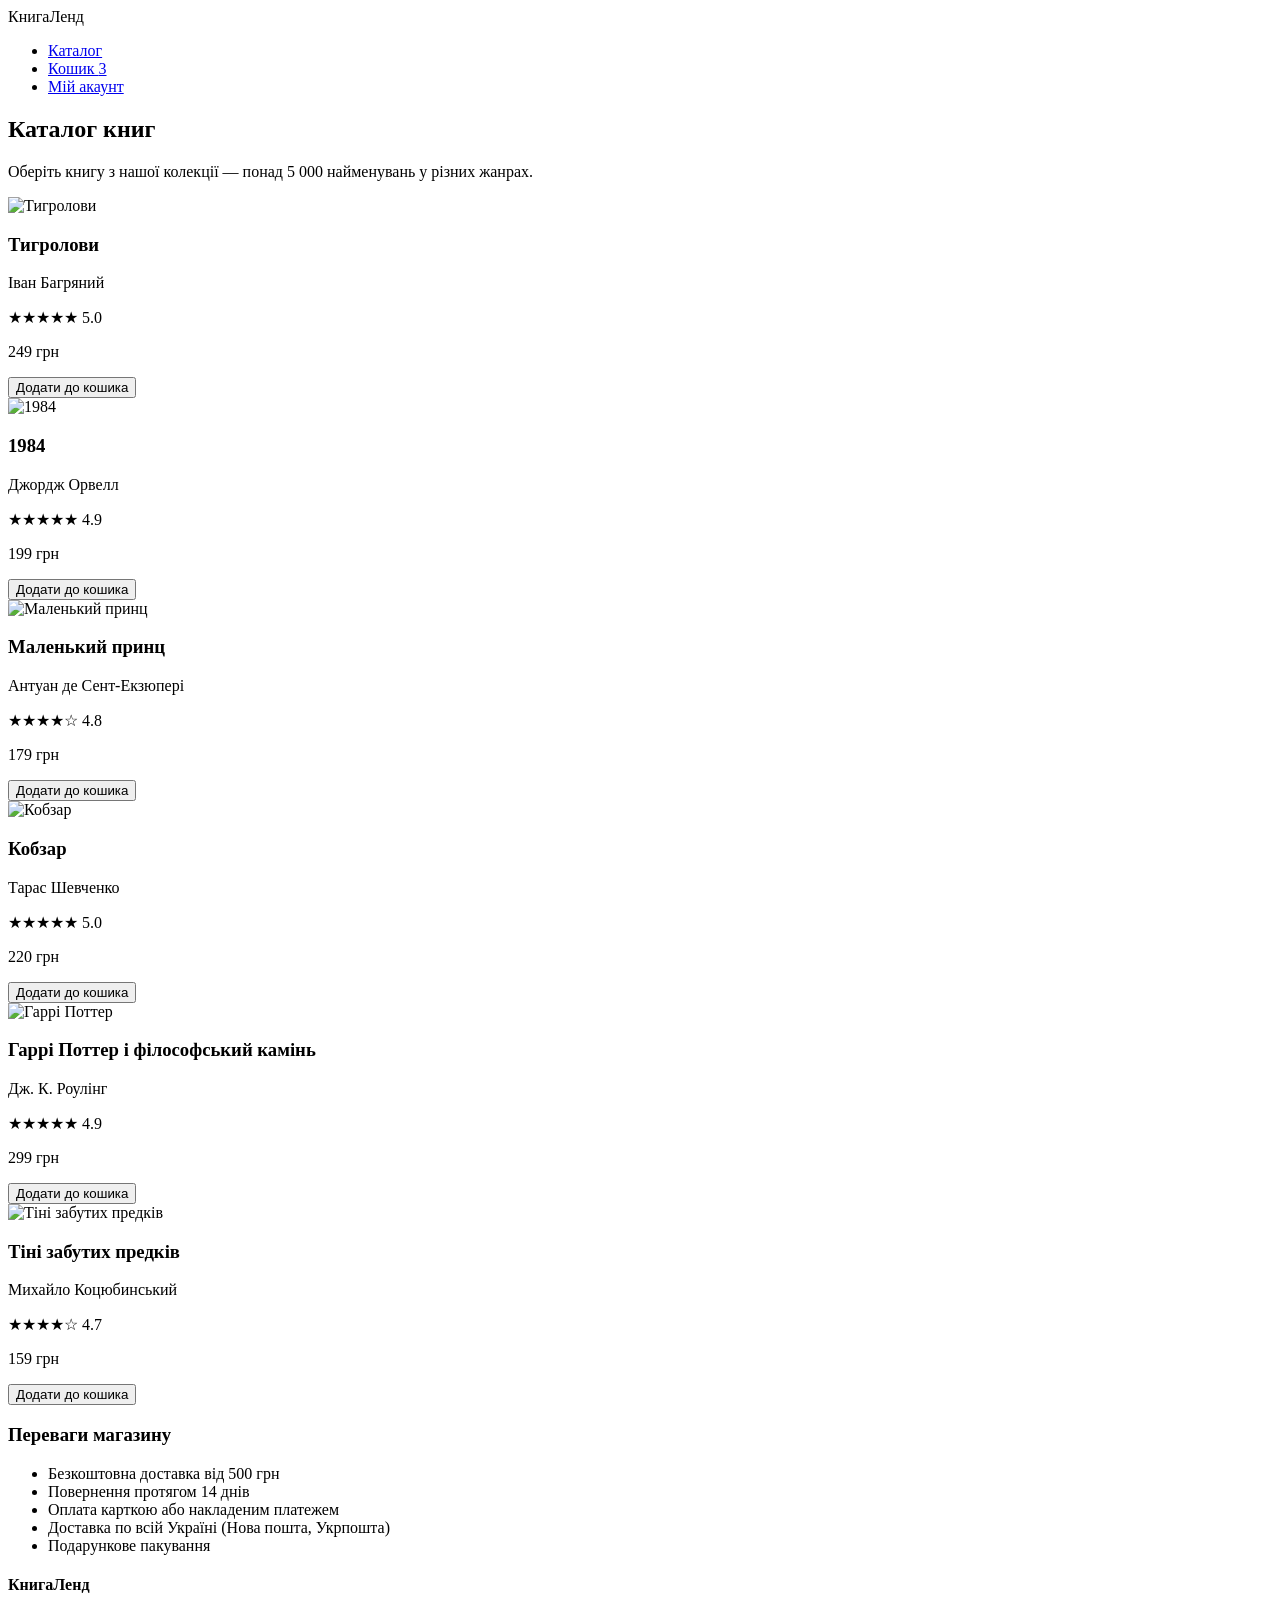
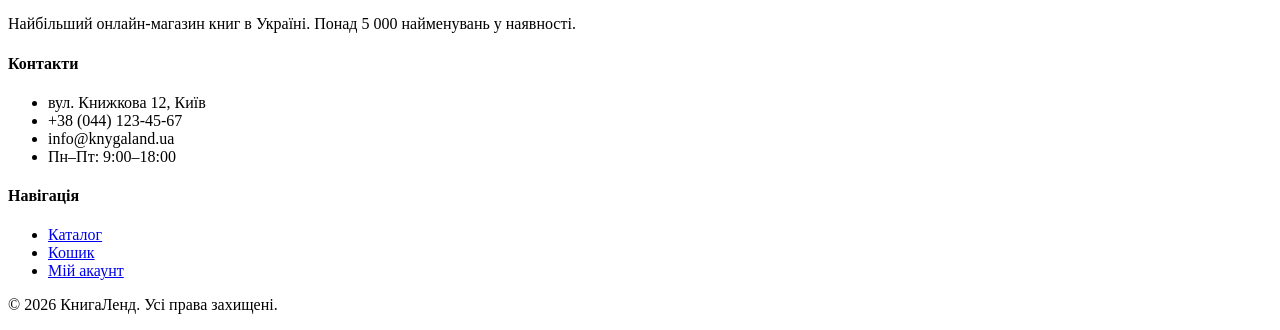
==== index.html @ a1c144af "First commit" ====
<!DOCTYPE html>
<html lang="uk">
<head>
  <meta charset="UTF-8" />
  <meta name="viewport" content="width=device-width, initial-scale=1.0" />
  <title>КнигаЛенд — Каталог</title>
  <link rel="stylesheet" href="styles.css" />
</head>
<body>

  <header>
    <div class="header-inner">
      <div class="logo"> КнигаЛенд</div>
      <nav>
        <ul>
          <li><a href="index.html" class="nav-link active">Каталог</a></li>
          <li><a href="cart.html" class="nav-link">Кошик <span class="badge">3</span></a></li>
          <li><a href="account.html" class="nav-link">Мій акаунт</a></li>
        </ul>
      </nav>
    </div>
  </header>

  <main>
    <section class="section">
      <h2 class="section-title">Каталог книг</h2>
      <p class="section-desc">Оберіть книгу з нашої колекції — понад 5 000 найменувань у різних жанрах.</p>

      <div class="books-grid">

        <article class="book-card">
          <img src="https://covers.openlibrary.org/b/isbn/9786176790839-M.jpg" alt="Тигролови" />
          <div class="book-info">
            <h3>Тигролови</h3>
            <p class="author">Іван Багряний</p>
            <div class="rating">★★★★★ <span>5.0</span></div>
            <p class="price">249 грн</p>
            <button class="btn-add">Додати до кошика</button>
          </div>
        </article>

        <article class="book-card">
          <img src="https://covers.openlibrary.org/b/isbn/9780451524935-M.jpg" alt="1984" />
          <div class="book-info">
            <h3>1984</h3>
            <p class="author">Джордж Орвелл</p>
            <div class="rating">★★★★★ <span>4.9</span></div>
            <p class="price">199 грн</p>
            <button class="btn-add">Додати до кошика</button>
          </div>
        </article>

        <article class="book-card">
          <img src="https://covers.openlibrary.org/b/isbn/9780156012195-M.jpg" alt="Маленький принц" />
          <div class="book-info">
            <h3>Маленький принц</h3>
            <p class="author">Антуан де Сент-Екзюпері</p>
            <div class="rating">★★★★☆ <span>4.8</span></div>
            <p class="price">179 грн</p>
            <button class="btn-add">Додати до кошика</button>
          </div>
        </article>

        <article class="book-card">
          <img src="https://covers.openlibrary.org/b/isbn/9789660373386-M.jpg" alt="Кобзар" />
          <div class="book-info">
            <h3>Кобзар</h3>
            <p class="author">Тарас Шевченко</p>
            <div class="rating">★★★★★ <span>5.0</span></div>
            <p class="price">220 грн</p>
            <button class="btn-add">Додати до кошика</button>
          </div>
        </article>

        <article class="book-card">
          <img src="https://covers.openlibrary.org/b/isbn/9780439708180-M.jpg" alt="Гаррі Поттер" />
          <div class="book-info">
            <h3>Гаррі Поттер і філософський камінь</h3>
            <p class="author">Дж. К. Роулінг</p>
            <div class="rating">★★★★★ <span>4.9</span></div>
            <p class="price">299 грн</p>
            <button class="btn-add">Додати до кошика</button>
          </div>
        </article>

        <article class="book-card">
          <img src="https://covers.openlibrary.org/b/isbn/9789660373393-M.jpg" alt="Тіні забутих предків" />
          <div class="book-info">
            <h3>Тіні забутих предків</h3>
            <p class="author">Михайло Коцюбинський</p>
            <div class="rating">★★★★☆ <span>4.7</span></div>
            <p class="price">159 грн</p>
            <button class="btn-add">Додати до кошика</button>
          </div>
        </article>

      </div>

      <div class="catalog-features">
        <h3>Переваги магазину</h3>
        <ul>
          <li> Безкоштовна доставка від 500 грн</li>
          <li> Повернення протягом 14 днів</li>
          <li> Оплата карткою або накладеним платежем</li>
          <li> Доставка по всій Україні (Нова пошта, Укрпошта)</li>
          <li> Подарункове пакування</li>
        </ul>
      </div>
    </section>
  </main>

  <footer>
    <div class="footer-inner">
      <div class="footer-col">
        <h4> КнигаЛенд</h4>
        <p>Найбільший онлайн-магазин книг в Україні. Понад 5 000 найменувань у наявності.</p>
      </div>
      <div class="footer-col">
        <h4>Контакти</h4>
        <ul>
          <li> вул. Книжкова 12, Київ</li>
          <li> +38 (044) 123-45-67</li>
          <li> info@knygaland.ua</li>
          <li> Пн–Пт: 9:00–18:00</li>
        </ul>
      </div>
      <div class="footer-col">
        <h4>Навігація</h4>
        <ul>
          <li><a href="index.html">Каталог</a></li>
          <li><a href="cart.html">Кошик</a></li>
          <li><a href="account.html">Мій акаунт</a></li>
        </ul>
      </div>
    </div>
    <div class="footer-bottom">
      <p>© 2026 КнигаЛенд. Усі права захищені.</p>
    </div>
  </footer>

</body>
</html>
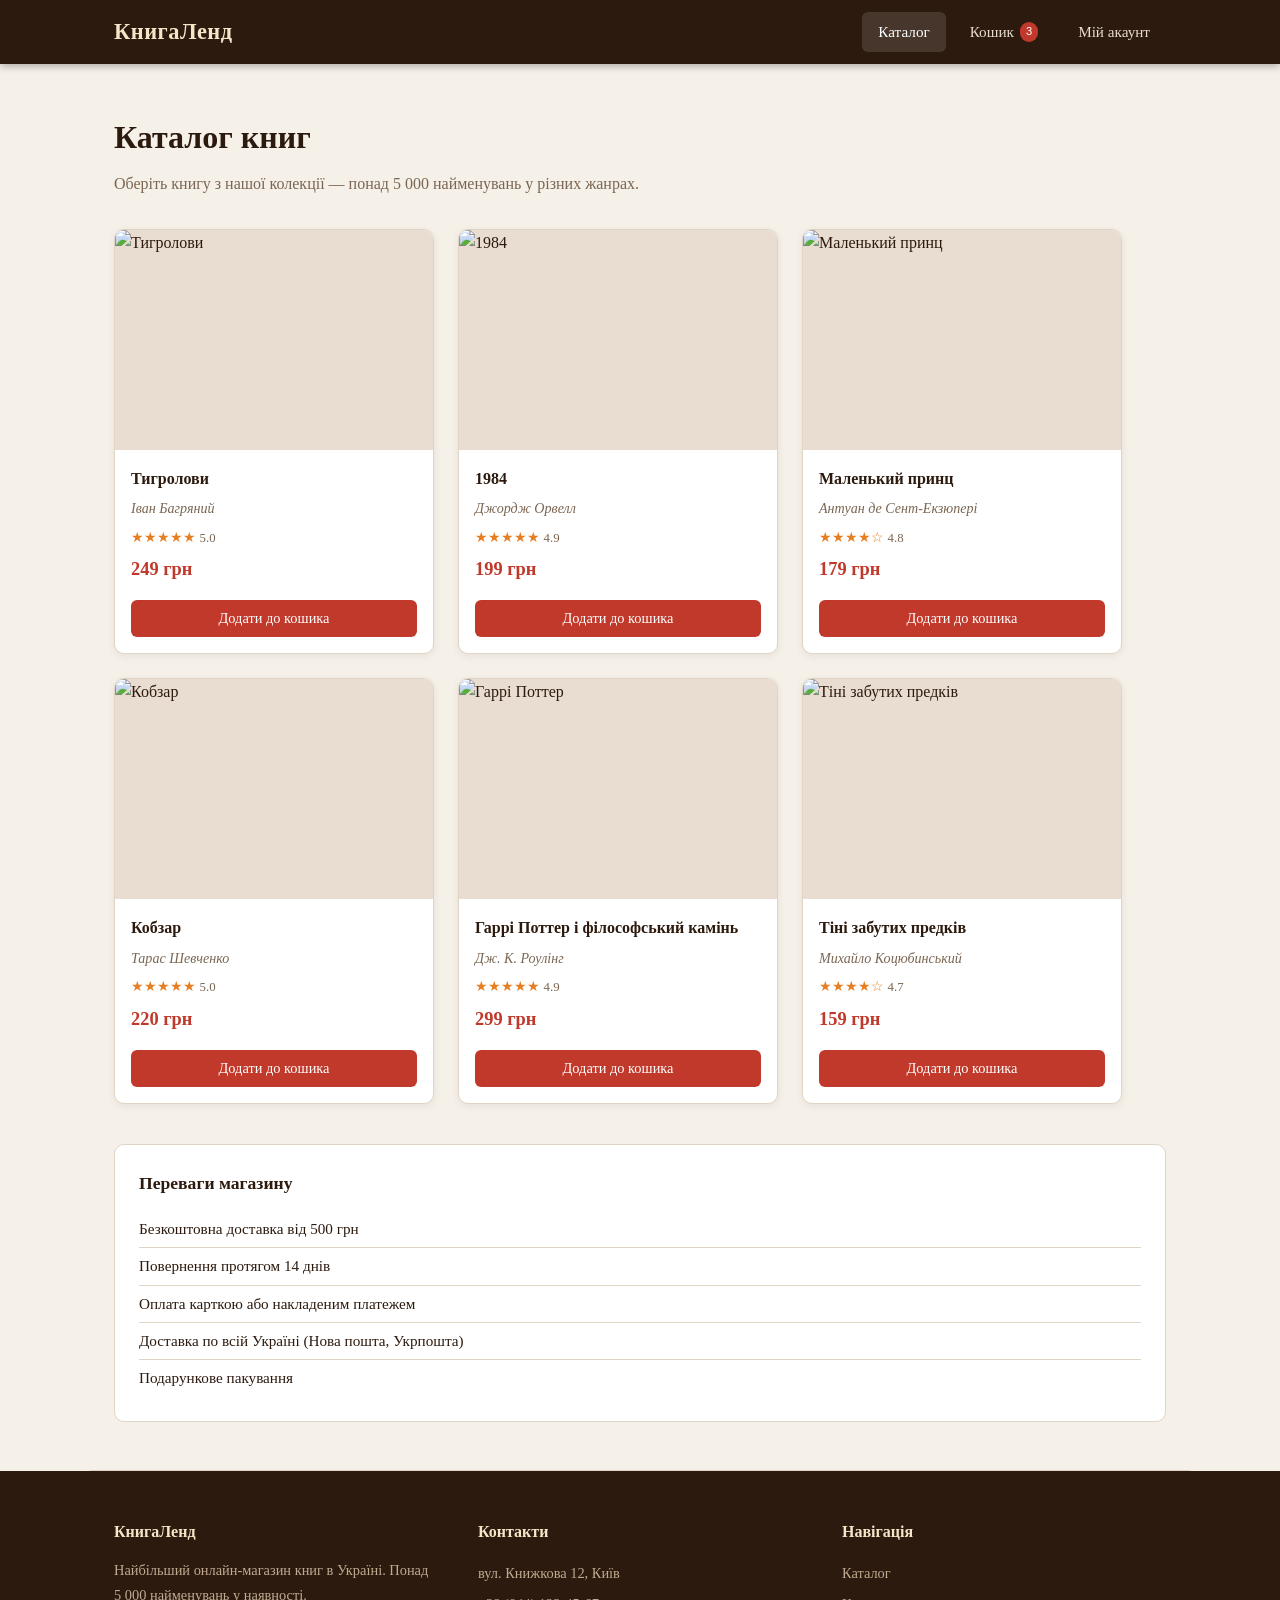
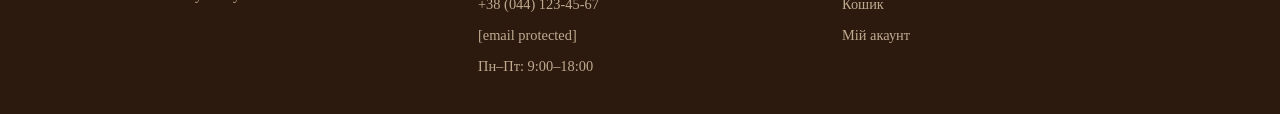
==== commit 7b8ccb21: "fix css path" ====
--- a/index.html
+++ b/index.html
@@ -4,7 +4,7 @@
   <meta charset="UTF-8" />
   <meta name="viewport" content="width=device-width, initial-scale=1.0" />
   <title>КнигаЛенд — Каталог</title>
-  <link rel="stylesheet" href="styles.css" />
+  <link rel="stylesheet" href="src/css/styles.css" />
 </head>
 <body>
 
@@ -14,8 +14,8 @@
       <nav>
         <ul>
           <li><a href="index.html" class="nav-link active">Каталог</a></li>
-          <li><a href="cart.html" class="nav-link">Кошик <span class="badge">3</span></a></li>
-          <li><a href="account.html" class="nav-link">Мій акаунт</a></li>
+          <li><a href="pages/Cart.html" class="nav-link">Кошик <span class="badge">3</span></a></li>
+          <li><a href="pages/Account.html" class="nav-link">Мій акаунт</a></li>
         </ul>
       </nav>
     </div>
@@ -29,7 +29,7 @@
       <div class="books-grid">
 
         <article class="book-card">
-          <img src="https://covers.openlibrary.org/b/isbn/9786176790839-M.jpg" alt="Тигролови" />
+          <img src="https://placehold.co/300x400/2c1a0e/f5e6c8?font=georgia&text=Тигролови%0AІван+Багряний" alt="Тигролови" />
           <div class="book-info">
             <h3>Тигролови</h3>
             <p class="author">Іван Багряний</p>
@@ -62,7 +62,7 @@
         </article>
 
         <article class="book-card">
-          <img src="https://covers.openlibrary.org/b/isbn/9789660373386-M.jpg" alt="Кобзар" />
+          <img src="https://placehold.co/300x400/2c1a0e/f5e6c8?font=georgia&text=Кобзар%0AТарас+Шевченко" alt="Кобзар" />
           <div class="book-info">
             <h3>Кобзар</h3>
             <p class="author">Тарас Шевченко</p>
@@ -84,7 +84,7 @@
         </article>
 
         <article class="book-card">
-          <img src="https://covers.openlibrary.org/b/isbn/9789660373393-M.jpg" alt="Тіні забутих предків" />
+          <img src="https://placehold.co/300x400/2c1a0e/f5e6c8?font=georgia&text=Тіні+забутих%0Aпредків" alt="Тіні забутих предків" />
           <div class="book-info">
             <h3>Тіні забутих предків</h3>
             <p class="author">Михайло Коцюбинський</p>
@@ -120,7 +120,7 @@
         <ul>
           <li> вул. Книжкова 12, Київ</li>
           <li> +38 (044) 123-45-67</li>
-          <li> info@knygaland.ua</li>
+          <li> <a href="/cdn-cgi/l/email-protection" class="__cf_email__" data-cfemail="96fff8f0f9d6fdf8eff1f7faf7f8f2b8e3f7">[email&#160;protected]</a></li>
           <li> Пн–Пт: 9:00–18:00</li>
         </ul>
       </div>
@@ -128,15 +128,9 @@
         <h4>Навігація</h4>
         <ul>
           <li><a href="index.html">Каталог</a></li>
-          <li><a href="cart.html">Кошик</a></li>
-          <li><a href="account.html">Мій акаунт</a></li>
+          <li><a href="pages/Cart.html">Кошик</a></li>
+          <li><a href="pages/Account.html">Мій акаунт</a></li>
         </ul>
       </div>
     </div>
-    <div class="footer-bottom">
-      <p>© 2026 КнигаЛенд. Усі права захищені.</p>
-    </div>
-  </footer>
-
-</body>
-</html>+    <div class="footer-bottom
--- a/src/css/styles.css
+++ b/src/css/styles.css
@@ -0,0 +1,694 @@
+/*  змінні  */
+:root {
+  --bg: #f5f0e8;
+  --surface: #ffffff;
+  --header-bg: #2c1a0e;
+  --accent: #c0392b;
+  --accent-hover: #962d22;
+  --text: #2c1a0e;
+  --text-light: #7a6652;
+  --border: #e0d5c5;
+  --star: #e67e22;
+  --badge-bg: #c0392b;
+  --footer-bg: #2c1a0e;
+  --footer-text: #e8ddd0;
+}
+
+/*  RESET */
+*, *::before, *::after {
+  box-sizing: border-box;
+  margin: 0;
+  padding: 0;
+}
+
+/*  базові стилі */
+body {
+  font-family: 'Georgia', serif;
+  background-color: var(--bg);
+  color: var(--text);
+  line-height: 1.6;
+}
+
+a {
+  color: var(--accent);
+  text-decoration: none;
+}
+
+a:hover {
+  text-decoration: underline;
+}
+
+ul {
+  list-style: none;
+}
+
+img {
+  max-width: 100%;
+  display: block;
+}
+
+/* Заголовок */
+header {
+  background-color: var(--header-bg);
+  position: sticky;
+  top: 0;
+  z-index: 100;
+  box-shadow: 0 2px 8px rgba(0,0,0,0.3);
+}
+
+.header-inner {
+  max-width: 1100px;
+  margin: 0 auto;
+  padding: 0 24px;
+  display: flex;
+  align-items: center;
+  justify-content: space-between;
+  height: 64px;
+}
+
+.logo {
+  font-size: 1.4rem;
+  font-weight: bold;
+  color: #f5e6c8;
+  letter-spacing: 0.5px;
+}
+
+nav ul {
+  display: flex;
+  gap: 8px;
+}
+
+.nav-link {
+  color: #e8ddd0;
+  padding: 8px 16px;
+  border-radius: 6px;
+  font-family: 'Georgia', serif;
+  font-size: 0.95rem;
+  transition: background 0.2s, color 0.2s;
+  display: flex;
+  align-items: center;
+  gap: 6px;
+}
+
+.nav-link:hover,
+.nav-link.active {
+  background-color: rgba(255,255,255,0.12);
+  color: #fff;
+  text-decoration: none;
+}
+
+.badge {
+  background-color: var(--badge-bg);
+  color: #fff;
+  font-size: 0.7rem;
+  padding: 1px 6px;
+  border-radius: 999px;
+  font-family: sans-serif;
+}
+
+/* Секції */
+.section {
+  max-width: 1100px;
+  margin: 0 auto;
+  padding: 48px 24px;
+  border-bottom: 1px solid var(--border);
+}
+
+.section-title {
+  font-size: 2rem;
+  margin-bottom: 8px;
+  color: var(--text);
+}
+
+.section-desc {
+  color: var(--text-light);
+  margin-bottom: 32px;
+  font-size: 1rem;
+}
+
+/* каталог */
+.books-grid {
+  display: flex;
+  flex-wrap: wrap;
+  gap: 24px;
+  margin-bottom: 40px;
+}
+
+.book-card {
+  background: var(--surface);
+  border: 1px solid var(--border);
+  border-radius: 10px;
+  overflow: hidden;
+  flex: 1 1 280px;
+  max-width: 320px;
+  display: flex;
+  flex-direction: column;
+  box-shadow: 0 2px 8px rgba(44,26,14,0.07);
+  transition: transform 0.2s, box-shadow 0.2s;
+}
+
+.book-card:hover {
+  transform: translateY(-4px);
+  box-shadow: 0 8px 24px rgba(44,26,14,0.14);
+}
+
+.book-card img {
+  width: 100%;
+  height: 220px;
+  object-fit: cover;
+  background: #e8ddd0;
+}
+
+.book-info {
+  padding: 16px;
+  display: flex;
+  flex-direction: column;
+  gap: 6px;
+  flex: 1;
+}
+
+.book-info h3 {
+  font-size: 1rem;
+  color: var(--text);
+}
+
+.author {
+  color: var(--text-light);
+  font-size: 0.88rem;
+  font-style: italic;
+}
+
+.rating {
+  color: var(--star);
+  font-size: 0.9rem;
+}
+
+.rating span {
+  color: var(--text-light);
+  font-size: 0.8rem;
+}
+
+.price {
+  font-size: 1.15rem;
+  font-weight: bold;
+  color: var(--accent);
+  margin-top: auto;
+}
+
+.btn-add {
+  margin-top: 10px;
+  background-color: var(--accent);
+  color: #fff;
+  border: none;
+  padding: 10px;
+  border-radius: 6px;
+  cursor: pointer;
+  font-size: 0.9rem;
+  font-family: inherit;
+  transition: background 0.2s;
+}
+
+.btn-add:hover {
+  background-color: var(--accent-hover);
+}
+
+/* переваги */
+.catalog-features {
+  background: var(--surface);
+  border: 1px solid var(--border);
+  border-radius: 10px;
+  padding: 24px;
+}
+
+.catalog-features h3 {
+  margin-bottom: 14px;
+  font-size: 1.1rem;
+}
+
+.catalog-features ul li {
+  padding: 6px 0;
+  border-bottom: 1px solid var(--border);
+  font-size: 0.95rem;
+}
+
+.catalog-features ul li:last-child {
+  border-bottom: none;
+}
+
+/* кошик */
+.cart-container {
+  display: flex;
+  gap: 32px;
+  align-items: flex-start;
+}
+
+.cart-items {
+  flex: 1;
+  display: flex;
+  flex-direction: column;
+  gap: 16px;
+}
+
+.cart-item {
+  background: var(--surface);
+  border: 1px solid var(--border);
+  border-radius: 10px;
+  padding: 16px;
+  display: flex;
+  gap: 16px;
+  align-items: center;
+}
+
+.cart-item img {
+  width: 72px;
+  height: 96px;
+  object-fit: cover;
+  border-radius: 6px;
+  flex-shrink: 0;
+}
+
+.cart-item-info {
+  flex: 1;
+}
+
+.cart-item-info h4 {
+  font-size: 1rem;
+  margin-bottom: 4px;
+}
+
+.item-price {
+  color: var(--accent);
+  font-weight: bold;
+  margin-top: 6px;
+}
+
+.cart-item-actions {
+  display: flex;
+  flex-direction: column;
+  align-items: center;
+  gap: 10px;
+}
+
+.quantity-control {
+  display: flex;
+  align-items: center;
+  border: 1px solid var(--border);
+  border-radius: 6px;
+  overflow: hidden;
+}
+
+.qty-btn {
+  background: var(--bg);
+  border: none;
+  padding: 6px 12px;
+  cursor: pointer;
+  font-size: 1rem;
+  transition: background 0.15s;
+}
+
+.qty-btn:hover {
+  background: var(--border);
+}
+
+.qty {
+  padding: 6px 14px;
+  font-size: 0.95rem;
+  min-width: 32px;
+  text-align: center;
+}
+
+.btn-remove {
+  background: none;
+  border: 1px solid #e0c0c0;
+  color: var(--accent);
+  padding: 6px 10px;
+  border-radius: 6px;
+  cursor: pointer;
+  font-size: 0.8rem;
+  transition: background 0.15s;
+  white-space: nowrap;
+}
+
+.btn-remove:hover {
+  background: #fdf0f0;
+}
+
+.cart-summary {
+  background: var(--surface);
+  border: 1px solid var(--border);
+  border-radius: 10px;
+  padding: 24px;
+  min-width: 240px;
+  position: sticky;
+  top: 80px;
+}
+
+.cart-summary h3 {
+  margin-bottom: 16px;
+  font-size: 1.1rem;
+}
+
+.summary-row {
+  display: flex;
+  justify-content: space-between;
+  padding: 8px 0;
+  border-bottom: 1px solid var(--border);
+  font-size: 0.95rem;
+}
+
+.summary-row.total {
+  font-weight: bold;
+  font-size: 1.05rem;
+  border-bottom: none;
+  margin-top: 4px;
+  color: var(--accent);
+}
+
+.btn-order {
+  display: block;
+  width: 100%;
+  margin-top: 16px;
+  background-color: var(--accent);
+  color: #fff;
+  border: none;
+  padding: 12px;
+  border-radius: 8px;
+  cursor: pointer;
+  font-size: 1rem;
+  font-family: inherit;
+  transition: background 0.2s;
+}
+
+.btn-order:hover {
+  background-color: var(--accent-hover);
+}
+
+/* ===== АКАУНТ ===== */
+.account-container {
+  display: flex;
+  gap: 32px;
+  align-items: flex-start;
+}
+
+.account-profile {
+  background: var(--surface);
+  border: 1px solid var(--border);
+  border-radius: 10px;
+  padding: 24px;
+  min-width: 220px;
+  text-align: center;
+}
+
+.avatar {
+  font-size: 4rem;
+  margin-bottom: 12px;
+}
+
+.account-profile h3 {
+  font-size: 1.1rem;
+  margin-bottom: 4px;
+}
+
+.email {
+  color: var(--text-light);
+  font-size: 0.85rem;
+}
+
+.member-since {
+  color: var(--text-light);
+  font-size: 0.8rem;
+  margin-top: 4px;
+  margin-bottom: 20px;
+}
+
+.account-settings h4 {
+  text-align: left;
+  margin-bottom: 10px;
+  font-size: 0.95rem;
+  color: var(--text-light);
+  text-transform: uppercase;
+  letter-spacing: 0.5px;
+}
+
+.account-settings ul li {
+  text-align: left;
+  border-bottom: 1px solid var(--border);
+}
+
+.account-settings ul li a {
+  display: block;
+  padding: 8px 4px;
+  color: var(--text);
+  font-size: 0.9rem;
+  transition: color 0.15s;
+}
+
+.account-settings ul li a:hover {
+  color: var(--accent);
+  text-decoration: none;
+}
+
+.purchase-history {
+  flex: 1;
+}
+
+.purchase-history h3 {
+  font-size: 1.3rem;
+  margin-bottom: 20px;
+}
+
+.order-card {
+  background: var(--surface);
+  border: 1px solid var(--border);
+  border-radius: 10px;
+  padding: 16px 20px;
+  margin-bottom: 16px;
+}
+
+.order-header {
+  display: flex;
+  gap: 16px;
+  align-items: center;
+  margin-bottom: 12px;
+  flex-wrap: wrap;
+}
+
+.order-num {
+  font-weight: bold;
+  font-size: 0.95rem;
+}
+
+.order-date {
+  color: var(--text-light);
+  font-size: 0.85rem;
+}
+
+.order-status {
+  padding: 2px 10px;
+  border-radius: 999px;
+  font-size: 0.78rem;
+  font-family: sans-serif;
+}
+
+.order-status.delivered {
+  background: #e8f5e9;
+  color: #2e7d32;
+}
+
+.order-status.processing {
+  background: #fff8e1;
+  color: #f57f17;
+}
+
+.order-items {
+  list-style: disc;
+  padding-left: 20px;
+  font-size: 0.9rem;
+  color: var(--text-light);
+  margin-bottom: 8px;
+}
+
+.order-items li {
+  padding: 3px 0;
+}
+
+.order-total {
+  font-weight: bold;
+  font-size: 0.95rem;
+  color: var(--accent);
+}
+
+/* футер */
+footer {
+  background-color: var(--footer-bg);
+  color: var(--footer-text);
+  margin-top: 0;
+}
+
+.footer-inner {
+  max-width: 1100px;
+  margin: 0 auto;
+  padding: 48px 24px 32px;
+  display: flex;
+  gap: 40px;
+  flex-wrap: wrap;
+}
+
+.footer-col {
+  flex: 1;
+  min-width: 180px;
+}
+
+.footer-col h4 {
+  font-size: 1rem;
+  margin-bottom: 14px;
+  color: #f5e6c8;
+}
+
+.footer-col p {
+  font-size: 0.9rem;
+  line-height: 1.7;
+  color: #c0aa90;
+}
+
+.footer-col ul li {
+  padding: 4px 0;
+  font-size: 0.9rem;
+  color: #c0aa90;
+}
+
+.footer-col ul li a {
+  color: #c0aa90;
+  transition: color 0.15s;
+}
+
+.footer-col ul li a:hover {
+  color: #f5e6c8;
+  text-decoration: none;
+}
+
+.footer-bottom {
+  text-align: center;
+  padding: 16px 24px;
+  border-top: 1px solid rgba(255,255,255,0.1);
+  font-size: 0.8rem;
+  color: #7a6652;
+}
+
+/* медіа запити */
+
+/* Планшети (≤ 768px) */
+@media (max-width: 768px) {
+  .header-inner {
+    flex-direction: column;
+    height: auto;
+    padding: 12px 20px;
+    gap: 10px;
+  }
+
+  /* Навігація — вертикально */
+  nav ul {
+    flex-direction: column;
+    width: 100%;
+    gap: 4px;
+  }
+
+  .nav-link {
+    padding: 10px 14px;
+    width: 100%;
+  }
+
+  .section {
+    padding: 32px 16px;
+  }
+
+  .section-title {
+    font-size: 1.5rem;
+  }
+
+  /* Каталог: 2 колонки */
+  .book-card {
+    flex: 1 1 calc(50% - 12px);
+    max-width: none;
+  }
+
+  /* Кошик — стек */
+  .cart-container {
+    flex-direction: column;
+  }
+
+  .cart-summary {
+    min-width: auto;
+    width: 100%;
+    position: static;
+  }
+
+  .cart-item {
+    flex-wrap: wrap;
+  }
+
+  /* Акаунт — стек */
+  .account-container {
+    flex-direction: column;
+  }
+
+  .account-profile {
+    width: 100%;
+  }
+
+  /* Футер */
+  .footer-inner {
+    flex-direction: column;
+    gap: 24px;
+    padding: 32px 20px 24px;
+  }
+}
+
+/* Мобільні телефони (≤ 480px) */
+@media (max-width: 480px) {
+  .logo {
+    font-size: 1.15rem;
+  }
+
+  .section-title {
+    font-size: 1.25rem;
+  }
+
+  /* Каталог: 1 колонка */
+  .book-card {
+    flex: 1 1 100%;
+  }
+
+  .book-card img {
+    height: 180px;
+    max-width: 100%;
+  }
+
+  .cart-item {
+    flex-direction: column;
+    align-items: flex-start;
+  }
+
+  .cart-item img {
+    width: 100%;
+    height: auto;
+    max-width: 100%;
+  }
+
+  .cart-item-actions {
+    flex-direction: row;
+    width: 100%;
+    justify-content: space-between;
+  }
+
+  .order-header {
+    flex-direction: column;
+    align-items: flex-start;
+    gap: 6px;
+  }
+
+  .btn-order,
+  .btn-add {
+    font-size: 0.9rem;
+  }
+}
